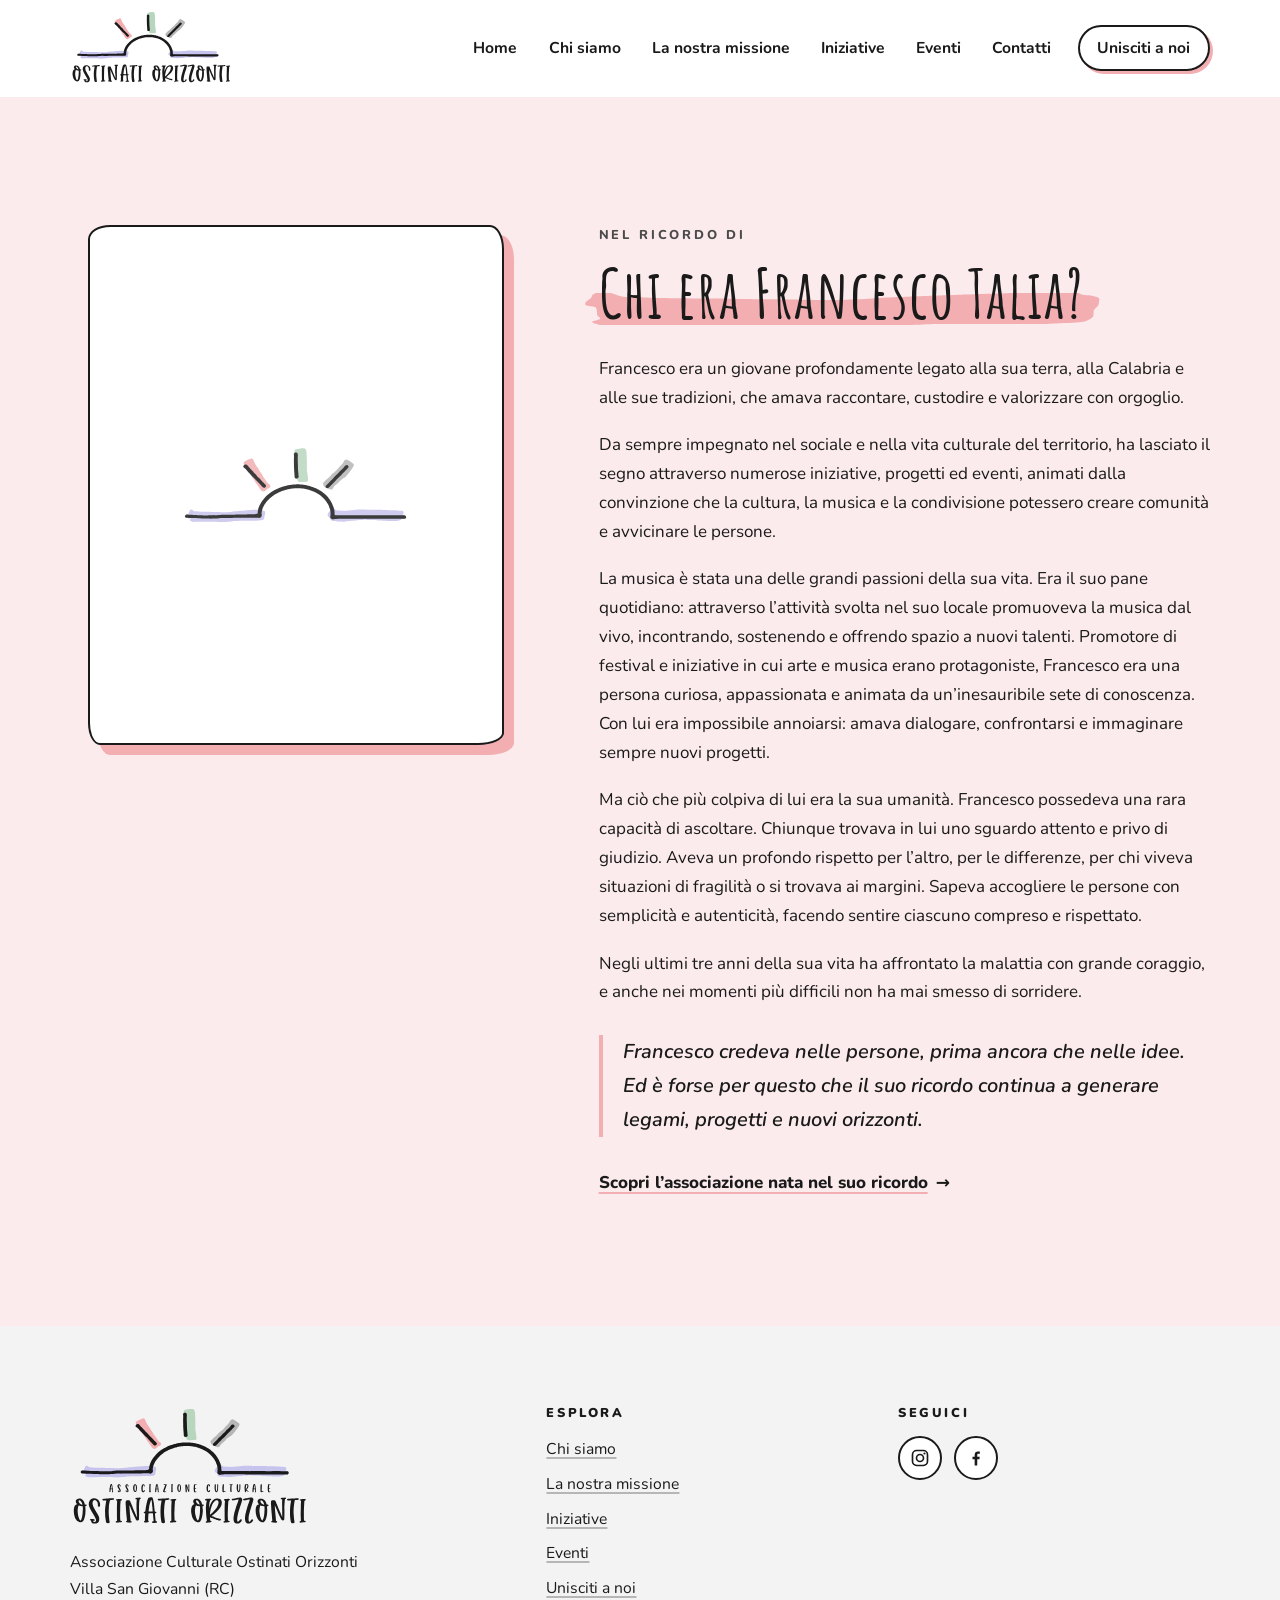
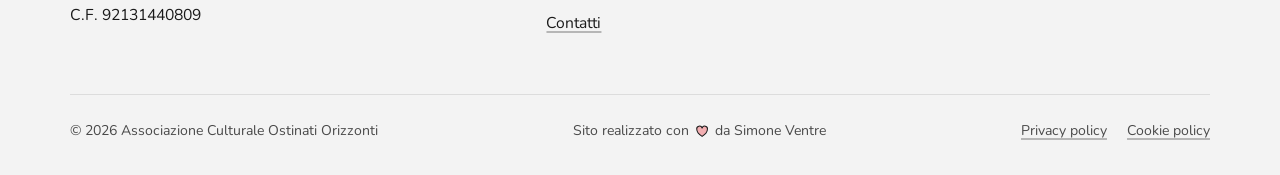
==== francesco-talia.html @ 0b21a31b "Aggiunge la pagina "Chi era Francesco Talia" - francesco-talia.html con la biografia completa e lo s" ====
<!DOCTYPE html>
<html lang="it">
<head>
  <meta charset="utf-8">
  <meta name="viewport" content="width=device-width, initial-scale=1">
  <!-- ANTEPRIMA: chiede ai motori di ricerca di non indicizzare la bozza. TOGLIERE al lancio ufficiale. -->
  <meta name="robots" content="noindex, nofollow">
  <title>Chi era Francesco Talia – Ostinati Orizzonti</title>
  <meta name="description" content="Francesco Talia, giovane di Villa San Giovanni legato alla Calabria e alle sue tradizioni, appassionato di musica e impegnato nel sociale. Nel suo ricordo è nata l’Associazione Culturale Ostinati Orizzonti.">
  <link rel="canonical" href="https://www.ostinatiorizzonti.it/francesco-talia.html">
  <meta name="theme-color" content="#ffffff">

  <meta property="og:type" content="article">
  <meta property="og:locale" content="it_IT">
  <meta property="og:site_name" content="Ostinati Orizzonti">
  <meta property="og:title" content="Chi era Francesco Talia">
  <meta property="og:description" content="Francesco credeva nelle persone, prima ancora che nelle idee. Nel suo ricordo è nata l’Associazione Culturale Ostinati Orizzonti.">
  <meta property="og:url" content="https://www.ostinatiorizzonti.it/francesco-talia.html">
  <meta property="og:image" content="https://www.ostinatiorizzonti.it/assets/img/og-image.png">
  <meta name="twitter:card" content="summary_large_image">

  <link rel="icon" href="assets/img/favicon.svg" type="image/svg+xml">
  <link rel="apple-touch-icon" href="assets/img/apple-touch-icon.png">

  <link rel="preload" href="assets/fonts/amatic-sc-700.woff2" as="font" type="font/woff2" crossorigin>
  <link rel="preload" href="assets/fonts/nunito-variable.woff2" as="font" type="font/woff2" crossorigin>
  <link rel="stylesheet" href="assets/css/style.css">

  <script>document.documentElement.classList.add('js');</script>
  <script src="assets/js/main.js" defer></script>
</head>
<body>

  <!-- Icone -->
  <svg xmlns="http://www.w3.org/2000/svg" style="display:none">
    <symbol id="i-cuore" viewBox="0 0 32 32"><path d="M16 26.5S5.5 20.4 5.5 12.6A5.4 5.4 0 0 1 16 10.1a5.4 5.4 0 0 1 10.5 2.5C26.5 20.4 16 26.5 16 26.5z"/></symbol>
    <symbol id="i-instagram" viewBox="0 0 24 24"><rect x="3" y="3" width="18" height="18" rx="5" fill="none" stroke="currentColor" stroke-width="2"/><circle cx="12" cy="12" r="4.2" fill="none" stroke="currentColor" stroke-width="2"/><circle cx="17.4" cy="6.6" r="1.3" fill="currentColor"/></symbol>
    <symbol id="i-facebook" viewBox="0 0 24 24"><path fill="currentColor" d="M13.5 21v-7.6h2.6l.4-3h-3V8.5c0-.9.3-1.5 1.5-1.5h1.6V4.3c-.3 0-1.2-.1-2.3-.1-2.3 0-3.9 1.4-3.9 4v2.2H7.8v3h2.6V21z"/></symbol>
  </svg>

  <a class="salta-al-contenuto" href="#contenuto">Vai al contenuto</a>

  <!-- ===== Intestazione ===== -->
  <header class="testata">
    <div class="contenitore testata__interno">
      <a class="testata__logo" href="index.html" aria-label="Ostinati Orizzonti – torna alla Home">
        <img src="assets/img/logo-verticale.svg" alt="Ostinati Orizzonti" width="1350" height="628">
      </a>
      <button class="menu-pulsante" type="button" aria-expanded="false" aria-controls="menu-principale">
        <span class="menu-pulsante__icona" aria-hidden="true"></span>
        <span>Menu</span>
      </button>
      <nav class="navigazione" id="menu-principale" aria-label="Menu principale">
        <ul>
          <li><a href="index.html">Home</a></li>
          <li><a href="index.html#chi-siamo">Chi siamo</a></li>
          <li><a href="index.html#missione">La nostra missione</a></li>
          <li><a href="index.html#iniziative">Iniziative</a></li>
          <li><a href="index.html#primi-passi">Eventi</a></li>
          <li><a href="index.html#contatti">Contatti</a></li>
          <li><a class="navigazione__evidenza" href="index.html#unisciti">Unisciti a noi</a></li>
        </ul>
      </nav>
    </div>
  </header>

  <main id="contenuto">

    <section class="sezione sezione--tinta francesco" style="--sfondo: var(--rosa-chiaro)" aria-labelledby="titolo-francesco">
      <div class="contenitore francesco__griglia">

        <!-- Foto di Francesco.
             Quando arriva la foto: salvarla come assets/img/francesco-talia.jpg e sostituire
             il blocco "francesco__foto--attesa" con:
             <img src="assets/img/francesco-talia.jpg" alt="Francesco Talia" width="800" height="1000">  -->
        <figure class="francesco__foto rivela">
          <div class="francesco__foto--attesa" role="img" aria-label="Foto di Francesco Talia (in arrivo)">
            <img src="assets/img/simbolo.svg" alt="" width="1195" height="405">
          </div>
        </figure>

        <div class="francesco__testo rivela">
          <p class="sopratitolo">Nel ricordo di</p>
          <h1 class="titolo accento-rosa" id="titolo-francesco">Chi era Francesco Talia?</h1>

          <p>Francesco era un giovane profondamente legato alla sua terra, alla Calabria e alle sue tradizioni, che amava raccontare, custodire e valorizzare con orgoglio.</p>
          <p>Da sempre impegnato nel sociale e nella vita culturale del territorio, ha lasciato il segno attraverso numerose iniziative, progetti ed eventi, animati dalla convinzione che la cultura, la musica e la condivisione potessero creare comunità e avvicinare le persone.</p>
          <p>La musica è stata una delle grandi passioni della sua vita. Era il suo pane quotidiano: attraverso l’attività svolta nel suo locale promuoveva la musica dal vivo, incontrando, sostenendo e offrendo spazio a nuovi talenti. Promotore di festival e iniziative in cui arte e musica erano protagoniste, Francesco era una persona curiosa, appassionata e animata da un’inesauribile sete di conoscenza. Con lui era impossibile annoiarsi: amava dialogare, confrontarsi e immaginare sempre nuovi progetti.</p>
          <p>Ma ciò che più colpiva di lui era la sua umanità. Francesco possedeva una rara capacità di ascoltare. Chiunque trovava in lui uno sguardo attento e privo di giudizio. Aveva un profondo rispetto per l’altro, per le differenze, per chi viveva situazioni di fragilità o si trovava ai margini. Sapeva accogliere le persone con semplicità e autenticità, facendo sentire ciascuno compreso e rispettato.</p>
          <p>Negli ultimi tre anni della sua vita ha affrontato la malattia con grande coraggio, e anche nei momenti più difficili non ha mai smesso di sorridere.</p>
          <p class="frase-evidenza francesco__chiusura">Francesco credeva nelle persone, prima ancora che nelle idee. Ed è forse per questo che il suo ricordo continua a generare legami, progetti e nuovi orizzonti.</p>

          <a class="link-freccia accento-rosa" href="index.html#chi-siamo"><span>Scopri l’associazione nata nel suo ricordo</span></a>
        </div>

      </div>
    </section>

  </main>

  <!-- ===== Piè di pagina ===== -->
  <footer class="piede">
    <div class="contenitore">
      <div class="piede__griglia">
        <div>
          <img class="piede__logo" src="assets/img/logo.svg" alt="Ostinati Orizzonti – Associazione Culturale" width="1350" height="690">
          <p>Associazione Culturale Ostinati Orizzonti<br>Villa San Giovanni (RC)<br>C.F. 92131440809</p>
        </div>
        <nav aria-label="Menu del piè di pagina">
          <h2>Esplora</h2>
          <ul>
            <li><a href="index.html#chi-siamo">Chi siamo</a></li>
            <li><a href="index.html#missione">La nostra missione</a></li>
            <li><a href="index.html#iniziative">Iniziative</a></li>
            <li><a href="index.html#primi-passi">Eventi</a></li>
            <li><a href="index.html#unisciti">Unisciti a noi</a></li>
            <li><a href="index.html#contatti">Contatti</a></li>
          </ul>
        </nav>
        <div>
          <h2>Seguici</h2>
          <div class="piede__social">
            <a href="https://www.instagram.com/ostinatiorizzonti/" target="_blank" rel="noopener" aria-label="Instagram (si apre in una nuova scheda)"><svg aria-hidden="true"><use href="#i-instagram"/></svg></a>
            <a href="https://www.facebook.com/OstinatiOrizzonti/" target="_blank" rel="noopener" aria-label="Facebook (si apre in una nuova scheda)"><svg aria-hidden="true"><use href="#i-facebook"/></svg></a>
          </div>
        </div>
      </div>
      <div class="piede__fondo">
        <p>© <span data-anno>2026</span> Associazione Culturale Ostinati Orizzonti</p>
        <p class="crediti">Sito realizzato con <svg class="crediti__cuore" role="img" aria-label="amore"><use href="#i-cuore"/></svg> da Simone Ventre</p>
        <ul>
          <li><a href="privacy.html">Privacy policy</a></li>
          <li><a href="privacy.html#cookie">Cookie policy</a></li>
        </ul>
      </div>
    </div>
  </footer>

</body>
</html>
---- assets/css/style.css ----
/* ==========================================================================
   Ostinati Orizzonti – Associazione Culturale
   Foglio di stile principale
   Palette ricavata esclusivamente dal logo.
   ========================================================================== */

/* ---------- Caratteri (ospitati sul sito: nessuna richiesta a terzi) ---------- */
@font-face {
  font-family: "Amatic SC";
  src: url("../fonts/amatic-sc-700.woff2") format("woff2");
  font-weight: 700;
  font-style: normal;
  font-display: swap;
}
@font-face {
  font-family: "Nunito";
  src: url("../fonts/nunito-variable.woff2") format("woff2");
  font-weight: 200 1000;
  font-style: normal;
  font-display: swap;
}
@font-face {
  font-family: "Nunito";
  src: url("../fonts/nunito-variable-italic.woff2") format("woff2");
  font-weight: 200 1000;
  font-style: italic;
  font-display: swap;
}

/* ---------- Variabili ---------- */
:root {
  /* colori del logo */
  --inchiostro: #1a1a1a;
  --carta: #ffffff;
  --rosa: #f2aeb1;
  --verde: #b8d6be;
  --grigio: #b6b6b6;
  --lavanda: #c6c3ec;

  /* tinte chiare degli stessi colori (sfondi) */
  --rosa-chiaro: #fcebec;
  --verde-chiaro: #edf5ef;
  --grigio-chiaro: #f3f3f3;
  --lavanda-chiaro: #f0effb;

  --testo: var(--inchiostro);
  --testo-tenue: #4a4a4a;

  --font-titoli: "Amatic SC", "Comic Sans MS", cursive;
  --font-testo: "Nunito", system-ui, -apple-system, "Segoe UI", Roboto, sans-serif;

  --larghezza: 1140px;
  --spazio-sezione: clamp(4.5rem, 10vw, 8rem);
  --raggio: 18px;
  --tratto: 2px solid var(--inchiostro);

  /* bordo "disegnato a mano" */
  --raggio-mano: 22px 14px 26px 12px / 14px 24px 12px 22px;

  /* pennellata presa dalla fascia lavanda del logo */
  --pennellata: url("data:image/svg+xml,%3Csvg xmlns%3D'http%3A%2F%2Fwww.w3.org%2F2000%2Fsvg' viewBox%3D'202 407 415 58' preserveAspectRatio%3D'none'%3E%3Cpath d%3D'M 573.6 399.4 C 573.2 403.1%2C 572.5 405.1%2C 571.4 405.9 C 570.9 406.2%2C 569.3 406.3%2C 560.5 406.4 C 549.9 406.5%2C 543.5 406.7%2C 536.9 407.4 C 534.8 407.6%2C 532.2 407.8%2C 531 407.9 C 529.8 408%2C 526.5 408.2%2C 523.5 408.5 C 520.5 408.8%2C 515.8 409.1%2C 512.9 409.2 C 510 409.4%2C 506.3 409.7%2C 504.6 409.9 C 503 410.1%2C 499.3 410.4%2C 496.5 410.6 C 493.7 410.8%2C 490.1 411.1%2C 488.6 411.2 C 487.1 411.4%2C 483.1 411.7%2C 479.8 411.9 C 473.1 412.3%2C 464.5 413%2C 459.4 413.6 C 457.6 413.9%2C 454.2 414.2%2C 451.8 414.4 C 446.7 414.8%2C 439.4 415.7%2C 434.5 416.6 C 429.8 417.5%2C 425.9 417.9%2C 421.2 418.3 C 418.9 418.4%2C 414.2 418.8%2C 410.6 419.1 C 403 419.7%2C 386.3 419.8%2C 378.3 419.3 C 369.1 418.7%2C 363.1 418.5%2C 346.9 418.3 C 337.8 418.1%2C 329.1 417.9%2C 327.5 417.8 C 322.1 417.3%2C 312.6 417%2C 296.1 416.9 C 275.4 416.7%2C 256.4 416%2C 252.4 415.2 C 251.6 415.1%2C 248.2 414.9%2C 244.9 414.8 C 234.7 414.4%2C 232.6 413.7%2C 228.3 409.7 C 223.3 404.9%2C 219.3 403.7%2C 215.1 405.7 C 211.8 407.3%2C 210.2 409.6%2C 209.7 413.1 C 209.4 415.9%2C 209.2 416.4%2C 207.2 419.4 C 205.2 422.4%2C 204.5 424.3%2C 204.5 426.7 C 204.5 429.4%2C 205.2 430.1%2C 208.7 431 C 213.3 432.1%2C 213.5 432.5%2C 213.8 441.2 C 213.9 448.1%2C 214 448.3%2C 215.4 450.3 C 217.4 453.1%2C 216.5 455.2%2C 212.2 457.3 C 210.6 458.1%2C 210.1 458.5%2C 210 459 C 209.8 460.5%2C 211 462%2C 213.5 463.4 C 214.4 463.9%2C 216 464.9%2C 217 465.6 C 219.3 467.1%2C 221.8 468.3%2C 224.1 469 C 225.8 469.5%2C 232 470.2%2C 232.5 469.9 C 232.9 469.6%2C 249.8 469.1%2C 254.5 469.2 C 259.7 469.4%2C 265.4 469.3%2C 298 469.2 C 311.9 469.1%2C 322.8 469%2C 326.1 468.8 C 337 468.1%2C 360.2 468.7%2C 371.5 469.9 C 377.2 470.5%2C 397.6 470.7%2C 402.8 470.1 C 404.9 469.9%2C 408.5 469.6%2C 410.9 469.5 C 413.2 469.4%2C 417 469%2C 419.3 468.8 C 421.5 468.5%2C 424.8 468.1%2C 426.6 468 C 428.4 467.8%2C 433.3 467.3%2C 437.6 466.7 C 442.4 466.1%2C 447.4 465.7%2C 450.8 465.5 C 453.9 465.4%2C 457.6 465.1%2C 459.1 465 C 460.6 464.9%2C 464.1 464.6%2C 466.8 464.5 C 469.4 464.3%2C 471.9 464.2%2C 472.1 464.1 C 474.8 463.5%2C 481.5 463.4%2C 522 463.4 C 553.1 463.4%2C 566 463.3%2C 568.4 463 C 570.2 462.9%2C 573 462.6%2C 574.8 462.5 C 576.5 462.4%2C 579.6 461.9%2C 581.8 461.5 C 584.5 461%2C 586.8 460.8%2C 589.5 460.7 C 596.5 460.4%2C 599.5 459%2C 602.6 454.6 C 605.2 451%2C 605.6 449.7%2C 605.6 443.6 C 605.7 438.3%2C 605.8 437.5%2C 607.3 434.1 C 609.4 429.4%2C 609.5 428.9%2C 609.8 424.9 C 609.9 422.8%2C 610 420.5%2C 610.1 419.7 C 610.7 415.4%2C 608.2 412.9%2C 601.7 411.3 C 593.7 409.4%2C 592.9 408.1%2C 595.8 401.4 C 597.4 397.6%2C 598.6 398%2C 585.3 398 L 573.8 398 573.6 399.4'%2F%3E%3C%2Fsvg%3E");
}

/* ---------- Base ---------- */
*,
*::before,
*::after {
  box-sizing: border-box;
}

html {
  -webkit-text-size-adjust: 100%;
  scroll-behavior: smooth;
  scroll-padding-top: 7rem;
}

body {
  margin: 0;
  font-family: var(--font-testo);
  font-size: 1.0625rem;
  line-height: 1.7;
  color: var(--testo);
  background: var(--carta);
  -webkit-font-smoothing: antialiased;
  text-rendering: optimizeLegibility;
}

img,
svg {
  display: block;
  max-width: 100%;
}
img {
  height: auto;
}

a {
  color: inherit;
  text-decoration-thickness: 2px;
  text-underline-offset: 0.2em;
  text-decoration-color: var(--lavanda);
  transition: text-decoration-color 0.2s;
}
a:hover {
  text-decoration-color: var(--inchiostro);
}

:focus-visible {
  outline: 3px solid var(--inchiostro);
  outline-offset: 3px;
  border-radius: 4px;
}

h1,
h2,
h3 {
  margin: 0 0 0.5em;
  line-height: 1.1;
}

p {
  margin: 0 0 1.1em;
}

.contenitore {
  width: min(100% - 2.5rem, var(--larghezza));
  margin-inline: auto;
}

.salta-al-contenuto {
  position: absolute;
  left: 1rem;
  top: -100px;
  z-index: 100;
  padding: 0.75rem 1.25rem;
  background: var(--inchiostro);
  color: var(--carta);
  border-radius: 8px;
  text-decoration: none;
}
.salta-al-contenuto:focus {
  top: 1rem;
}

.visualmente-nascosto {
  position: absolute !important;
  width: 1px;
  height: 1px;
  overflow: hidden;
  clip: rect(0 0 0 0);
  white-space: nowrap;
}

/* ---------- Titoli con pennellata ---------- */
.sopratitolo {
  display: block;
  margin-bottom: 0.75rem;
  font-size: 0.8rem;
  font-weight: 800;
  letter-spacing: 0.22em;
  text-transform: uppercase;
  color: var(--testo-tenue);
}

.titolo {
  position: relative;
  z-index: 0;
  display: inline-block;
  font-family: var(--font-titoli);
  font-weight: 700;
  font-size: clamp(2.75rem, 6vw, 4.25rem);
  line-height: 1;
  letter-spacing: 0.02em;
}
.titolo::before {
  content: "";
  position: absolute;
  z-index: -1;
  left: -0.25em;
  right: -0.35em;
  bottom: 0.02em;
  height: 0.48em;
  background: var(--accento, var(--lavanda));
  -webkit-mask: var(--pennellata) 0 0 / 100% 100% no-repeat;
  mask: var(--pennellata) 0 0 / 100% 100% no-repeat;
}

.intestazione-sezione {
  max-width: 44rem;
  margin-bottom: clamp(2.5rem, 5vw, 3.5rem);
}
.intestazione-sezione--centro {
  margin-inline: auto;
  text-align: center;
}
/* intestazione più larga: la frase sotto il titolo sta su una riga sui computer */
.intestazione-sezione--larga {
  max-width: none;
}
.intestazione-sezione p {
  font-size: 1.15rem;
  color: var(--testo-tenue);
}

/* ---------- Pulsanti ---------- */
.pulsante {
  display: inline-flex;
  align-items: center;
  gap: 0.6rem;
  padding: 0.85rem 1.6rem;
  font: 800 1rem/1.2 var(--font-testo);
  letter-spacing: 0.02em;
  text-decoration: none;
  border: var(--tratto);
  border-radius: 999px;
  cursor: pointer;
  /* ombra spostata a colori, come nel logo */
  box-shadow: 4px 4px 0 var(--accento, var(--lavanda));
  transition: transform 0.18s ease, box-shadow 0.18s ease;
}
.pulsante:hover {
  transform: translate(-2px, -2px);
  box-shadow: 6px 6px 0 var(--accento, var(--lavanda));
}
.pulsante:active {
  transform: translate(2px, 2px);
  box-shadow: 1px 1px 0 var(--accento, var(--lavanda));
}
.pulsante--pieno {
  background: var(--inchiostro);
  color: var(--carta);
}
.pulsante--linea {
  background: var(--carta);
  color: var(--inchiostro);
}

.link-freccia {
  display: inline-flex;
  align-items: center;
  gap: 0.5rem;
  font-weight: 800;
  text-decoration: none;
}
.link-freccia::after {
  content: "→";
  transition: transform 0.2s;
}
.link-freccia:hover::after {
  transform: translateX(4px);
}
.link-freccia span {
  text-decoration: underline;
  text-decoration-thickness: 2px;
  text-underline-offset: 0.25em;
  text-decoration-color: var(--accento, var(--lavanda));
}

/* ---------- Intestazione del sito ---------- */
.testata {
  position: sticky;
  top: 0;
  z-index: 50;
  background: rgba(255, 255, 255, 0.94);
  -webkit-backdrop-filter: blur(8px);
  backdrop-filter: blur(8px);
  border-bottom: 1px solid transparent;
  transition: border-color 0.25s, box-shadow 0.25s;
}
.testata.e-scorrevole {
  border-bottom-color: var(--grigio-chiaro);
  box-shadow: 0 6px 24px rgba(26, 26, 26, 0.05);
}
.testata__interno {
  display: flex;
  align-items: center;
  justify-content: space-between;
  gap: 1.5rem;
  min-height: 6rem;
}
/* logo verticale: disegno sopra, nome sotto */
.testata__logo img {
  height: 76px;
  width: auto;
}

.menu-pulsante {
  display: none;
  align-items: center;
  gap: 0.5rem;
  padding: 0.55rem 0.9rem;
  background: none;
  border: var(--tratto);
  border-radius: 999px;
  font: 800 0.9rem var(--font-testo);
  color: var(--inchiostro);
  cursor: pointer;
}
.menu-pulsante__icona,
.menu-pulsante__icona::before,
.menu-pulsante__icona::after {
  display: block;
  width: 18px;
  height: 2px;
  background: currentColor;
  border-radius: 2px;
  transition: transform 0.25s, opacity 0.25s;
}
.menu-pulsante__icona {
  position: relative;
}
.menu-pulsante__icona::before,
.menu-pulsante__icona::after {
  content: "";
  position: absolute;
  left: 0;
}
.menu-pulsante__icona::before {
  top: -6px;
}
.menu-pulsante__icona::after {
  top: 6px;
}
.menu-pulsante[aria-expanded="true"] .menu-pulsante__icona {
  background: transparent;
}
.menu-pulsante[aria-expanded="true"] .menu-pulsante__icona::before {
  transform: translateY(6px) rotate(45deg);
}
.menu-pulsante[aria-expanded="true"] .menu-pulsante__icona::after {
  transform: translateY(-6px) rotate(-45deg);
}

.navigazione ul {
  display: flex;
  align-items: center;
  gap: 0.35rem;
  margin: 0;
  padding: 0;
  list-style: none;
}
.navigazione a {
  position: relative;
  z-index: 0;
  display: block;
  padding: 0.5rem 0.8rem;
  font-weight: 700;
  font-size: 0.98rem;
  text-decoration: none;
  white-space: nowrap;
}
.navigazione a::before {
  content: "";
  position: absolute;
  z-index: -1;
  left: 0.4rem;
  right: 0.4rem;
  bottom: 0.45rem;
  height: 0.55em;
  background: var(--lavanda);
  -webkit-mask: var(--pennellata) 0 0 / 100% 100% no-repeat;
  mask: var(--pennellata) 0 0 / 100% 100% no-repeat;
  transform: scaleX(0);
  transform-origin: left;
  transition: transform 0.25s ease;
}
.navigazione a:hover::before,
.navigazione a[aria-current="page"]::before {
  transform: scaleX(1);
}
.navigazione .navigazione__evidenza {
  margin-left: 0.5rem;
  padding: 0.5rem 1.1rem;
  background: var(--carta);
  border: var(--tratto);
  border-radius: 999px;
  box-shadow: 3px 3px 0 var(--rosa);
  transition: background-color 0.25s ease, transform 0.18s ease, box-shadow 0.18s ease;
}
/* al passaggio il pulsante si "riempie" di rosa e si solleva, l'ombra passa al nero */
.navigazione .navigazione__evidenza:hover,
.navigazione .navigazione__evidenza:focus-visible {
  background: var(--rosa);
  transform: translate(-2px, -2px);
  box-shadow: 5px 5px 0 var(--inchiostro);
}
.navigazione .navigazione__evidenza:active {
  transform: translate(1px, 1px);
  box-shadow: 1px 1px 0 var(--inchiostro);
}
.navigazione .navigazione__evidenza::before {
  display: none;
}

/* con 7 voci il menu sta su una riga solo da circa 1000px in su */
@media (max-width: 1000px) {
  .menu-pulsante {
    display: inline-flex;
  }
  .testata__interno {
    min-height: 5rem;
  }
  .testata__logo img {
    height: 62px;
  }
  .navigazione {
    position: absolute;
    top: 100%;
    left: 0;
    right: 0;
    background: var(--carta);
    border-bottom: 1px solid var(--grigio-chiaro);
    box-shadow: 0 18px 30px rgba(26, 26, 26, 0.08);
    display: none;
  }
  .navigazione.e-aperta {
    display: block;
  }
  .navigazione ul {
    flex-direction: column;
    align-items: stretch;
    gap: 0;
    padding: 0.75rem 1.25rem 1.5rem;
  }
  .navigazione a {
    padding: 0.85rem 0.25rem;
    font-size: 1.1rem;
    border-bottom: 1px solid var(--grigio-chiaro);
  }
  .navigazione a::before {
    left: 0;
    right: auto;
    width: 6rem;
    bottom: 0.8rem;
  }
  .navigazione .navigazione__evidenza {
    margin: 1rem 0 0;
    text-align: center;
  }
}

/* ---------- Apertura (hero) ---------- */
.apertura {
  position: relative;
  padding: clamp(2.5rem, 6vw, 4.5rem) 0 var(--spazio-sezione);
  text-align: center;
  overflow: hidden;
}
.apertura__sole {
  width: min(100%, 560px);
  margin: 0 auto clamp(1.5rem, 4vw, 2.5rem);
}
.apertura h1 {
  font-family: var(--font-titoli);
  font-weight: 700;
  font-size: clamp(3.4rem, 10vw, 7rem);
  line-height: 0.95;
  letter-spacing: 0.02em;
  margin-bottom: 1.5rem;
}
.apertura h1 span {
  display: block;
}
.apertura__testo {
  max-width: 40rem;
  margin: 0 auto 2.25rem;
  font-size: clamp(1.1rem, 2.2vw, 1.3rem);
  color: var(--testo-tenue);
}
.apertura__azioni {
  display: flex;
  flex-wrap: wrap;
  justify-content: center;
  gap: 1rem 1.25rem;
}
.apertura__azioni .pulsante--linea {
  --accento: var(--verde);
}

/* animazione del sole: i raggi si accendono uno dopo l'altro */
.sole-hero .raggio,
.sole-hero .orizzonte {
  transform-box: fill-box;
  transform-origin: 50% 100%;
}
@media (prefers-reduced-motion: no-preference) {
  .sole-hero .orizzonte {
    animation: orizzonte 0.9s cubic-bezier(0.2, 0.7, 0.2, 1) both;
  }
  .sole-hero .raggio {
    animation: raggio 0.7s cubic-bezier(0.2, 0.7, 0.2, 1) both;
  }
  .sole-hero .raggio-1 {
    --da: 40px, 40px;
    animation-delay: 0.55s;
  }
  .sole-hero .raggio-2 {
    --da: 0, 50px;
    animation-delay: 0.7s;
  }
  .sole-hero .raggio-3 {
    --da: -40px, 40px;
    animation-delay: 0.85s;
  }
}
@keyframes orizzonte {
  from {
    opacity: 0;
    transform: scaleX(0.6);
  }
}
@keyframes raggio {
  from {
    opacity: 0;
    transform: translate(var(--da));
  }
}

/* ---------- Sezioni ---------- */
.sezione {
  padding: var(--spazio-sezione) 0;
}
.sezione--tinta {
  background: var(--sfondo, var(--lavanda-chiaro));
}

/* Chi siamo */
.chi-siamo {
  display: grid;
  gap: clamp(2.5rem, 6vw, 5rem);
  align-items: center;
}
@media (min-width: 900px) {
  .chi-siamo {
    grid-template-columns: 1.15fr 1fr;
  }
}
.chi-siamo__testo p {
  font-size: 1.12rem;
}
.frase-evidenza {
  margin: 1.75rem 0 2rem;
  padding-left: 1.25rem;
  border-left: 4px solid var(--verde);
  font-size: 1.25rem;
  font-style: italic;
  font-weight: 600;
}

.ricordo {
  --accento: var(--rosa);
  position: relative;
  padding: clamp(1.75rem, 4vw, 2.75rem);
  background: var(--carta);
  border: var(--tratto);
  border-radius: var(--raggio-mano);
  box-shadow: 10px 10px 0 var(--rosa);
}
.ricordo__nome {
  font-family: var(--font-titoli);
  font-size: clamp(2.5rem, 5vw, 3.25rem);
  margin-bottom: 1rem;
}
.ricordo__citazione {
  margin: 0 0 1.25rem;
  font-size: 1.3rem;
  line-height: 1.45;
  font-style: italic;
  font-weight: 600;
}
.ricordo__citazione::before {
  content: "“";
  display: block;
  height: 0.55em;
  font-family: Georgia, serif;
  font-size: 3.5rem;
  line-height: 1;
  color: var(--rosa);
}
.ricordo p {
  color: var(--testo-tenue);
}

/* Cosa vogliamo */
.obiettivi {
  display: grid;
  gap: 1.5rem;
  margin: 0;
  padding: 0;
  list-style: none;
}
@media (min-width: 640px) {
  .obiettivi {
    grid-template-columns: repeat(2, 1fr);
  }
}
@media (min-width: 1040px) {
  .obiettivi {
    grid-template-columns: repeat(4, 1fr);
  }
}
.obiettivo {
  padding: 2rem 1.6rem 1.75rem;
  background: var(--carta);
  border: var(--tratto);
  border-radius: var(--raggio-mano);
  box-shadow: 7px 7px 0 var(--accento);
  transition: transform 0.3s cubic-bezier(0.2, 0.7, 0.2, 1), box-shadow 0.3s cubic-bezier(0.2, 0.7, 0.2, 1),
    background-color 0.3s ease;
}
/* Al passaggio: la scheda si solleva staccandosi dalla sua ombra colorata,
   lo sfondo prende una leggera tinta e l'icona "si accende" */
.obiettivo:hover {
  transform: translate(-5px, -7px);
  box-shadow: 12px 14px 0 var(--accento);
  background: color-mix(in srgb, var(--accento) 14%, var(--carta));
}
.obiettivo .icona::before,
.obiettivo .icona svg {
  transition: transform 0.45s cubic-bezier(0.34, 1.56, 0.64, 1);
}
.obiettivo:hover .icona::before {
  transform: rotate(6deg) scale(1.15);
}
.obiettivo:hover .icona svg {
  transform: rotate(-8deg) scale(1.08);
}
@media (prefers-reduced-motion: reduce) {
  .obiettivo,
  .obiettivo .icona::before,
  .obiettivo .icona svg {
    transition: none;
  }
}
.obiettivo h3 {
  font-size: 1.15rem;
  font-weight: 900;
  letter-spacing: 0.04em;
  text-transform: uppercase;
  margin: 1.25rem 0 0.6rem;
}
.obiettivo p {
  margin: 0;
  color: var(--testo-tenue);
  font-size: 1rem;
}
/* Icone su pennellata */
.icona {
  position: relative;
  z-index: 0;
  display: grid;
  place-items: center;
  width: 68px;
  height: 68px;
}
.icona::before {
  content: "";
  position: absolute;
  z-index: -1;
  inset: 6px -4px 4px 2px;
  background: var(--accento);
  -webkit-mask: var(--pennellata) 0 0 / 100% 100% no-repeat;
  mask: var(--pennellata) 0 0 / 100% 100% no-repeat;
  transform: rotate(-8deg);
}
.icona svg {
  width: 38px;
  height: 38px;
  fill: none;
  stroke: var(--inchiostro);
  stroke-width: 1.9;
  stroke-linecap: round;
  stroke-linejoin: round;
}

/* colori di accento a rotazione */
.accento-rosa {
  --accento: var(--rosa);
}
.accento-verde {
  --accento: var(--verde);
}
.accento-grigio {
  --accento: var(--grigio);
}
.accento-lavanda {
  --accento: var(--lavanda);
}

/* Iniziative */
.iniziative {
  display: grid;
  gap: 1.75rem;
  margin: 0;
  padding: 0;
  list-style: none;
}
@media (min-width: 860px) {
  .iniziative {
    grid-template-columns: repeat(3, 1fr);
  }
}
.iniziativa {
  display: flex;
  flex-direction: column;
  padding: 2.25rem 2rem 2rem;
  background: var(--carta);
  border: var(--tratto);
  border-radius: var(--raggio-mano);
  box-shadow: 8px 8px 0 var(--accento);
}
.iniziativa h3 {
  font-family: var(--font-titoli);
  font-size: 2.35rem;
  margin: 1.25rem 0 0.6rem;
}
.iniziativa p {
  color: var(--testo-tenue);
}
.iniziativa .link-freccia {
  margin-top: auto;
}

/* I primi passi (linea dell'orizzonte) */
.passi {
  position: relative;
  display: grid;
  gap: 2.5rem;
  margin: 0;
  padding: 0;
  list-style: none;
  counter-reset: passo;
}
.passo {
  position: relative;
  counter-increment: passo;
}
.passo__numero {
  position: relative;
  z-index: 1;
  display: grid;
  place-items: center;
  width: 64px;
  height: 64px;
  margin-bottom: 1.25rem;
  font-family: var(--font-titoli);
  font-size: 2.4rem;
  line-height: 1;
  background: var(--accento);
  border: var(--tratto);
  border-radius: 50%;
}
.passo__numero::before {
  content: counter(passo);
}
.passo h3 {
  font-size: 1.1rem;
  font-weight: 900;
  letter-spacing: 0.04em;
  text-transform: uppercase;
}
.passo ul {
  margin: 0;
  padding-left: 1.1rem;
  color: var(--testo-tenue);
}
.passo li {
  margin-bottom: 0.35rem;
}
.passo li::marker {
  color: var(--inchiostro);
}
@media (max-width: 899px) {
  .passi {
    padding-left: 0.25rem;
  }
  .passi::before {
    content: "";
    position: absolute;
    left: 31px;
    top: 10px;
    bottom: 10px;
    width: 3px;
    background: var(--inchiostro);
    border-radius: 3px;
  }
  .passo {
    padding-left: 88px;
  }
  .passo__numero {
    position: absolute;
    left: 0;
    top: -6px;
  }
}
@media (min-width: 900px) {
  .passi {
    grid-template-columns: repeat(4, 1fr);
    gap: 2rem;
  }
  /* la linea dell'orizzonte che unisce i passi */
  .passi::before {
    content: "";
    position: absolute;
    left: 0;
    right: 0;
    top: 31px;
    height: 3px;
    background: var(--inchiostro);
    border-radius: 3px;
  }
  .passi::after {
    content: "";
    position: absolute;
    z-index: 0;
    left: -1%;
    right: -1%;
    top: 26px;
    height: 20px;
    background: var(--lavanda);
    -webkit-mask: var(--pennellata) 0 0 / 100% 100% no-repeat;
    mask: var(--pennellata) 0 0 / 100% 100% no-repeat;
    opacity: 0.9;
    z-index: -1;
  }
  .passi {
    z-index: 0;
  }
}

/* Prossimi eventi (dentro "I primi passi") */
.prossimi-eventi {
  margin-top: clamp(4.5rem, 9vw, 7rem);
}
.eventi-vuoto {
  display: grid;
  gap: 1.5rem;
  justify-items: center;
  max-width: 46rem;
  margin: 0 auto;
  padding: clamp(2.25rem, 5vw, 3.5rem) clamp(1.5rem, 5vw, 3.5rem);
  text-align: center;
  border: 2px dashed var(--grigio);
  border-radius: var(--raggio-mano);
}
.eventi-vuoto img {
  width: 140px;
}
.eventi-vuoto p {
  margin: 0;
  font-size: 1.15rem;
  color: var(--testo-tenue);
}
.eventi-vuoto strong {
  display: block;
  margin-bottom: 0.4rem;
  font-size: 1.3rem;
  color: var(--inchiostro);
}
.social-pulsanti {
  display: flex;
  flex-wrap: wrap;
  justify-content: center;
  gap: 0.85rem;
}
.social-pulsanti .pulsante {
  padding: 0.65rem 1.25rem;
}
.social-pulsanti svg {
  width: 20px;
  height: 20px;
}
/* Pulsante email: icona su cerchio verde + etichetta e indirizzo */
.email-pulsante {
  display: flex;
  align-items: center;
  gap: 0.9rem;
  max-width: 100%;
  padding: 0.7rem 1.4rem 0.7rem 0.7rem;
  color: var(--inchiostro);
  text-decoration: none;
  background: var(--carta);
  border: var(--tratto);
  border-radius: 999px;
  box-shadow: 4px 4px 0 var(--verde);
  transition: transform 0.18s ease, box-shadow 0.18s ease;
}
.email-pulsante:hover {
  transform: translate(-2px, -2px);
  box-shadow: 6px 6px 0 var(--verde);
}
.email-pulsante:active {
  transform: translate(2px, 2px);
  box-shadow: 1px 1px 0 var(--verde);
}
.email-pulsante__icona {
  display: grid;
  place-items: center;
  flex: none;
  width: 44px;
  height: 44px;
  background: var(--verde);
  border-radius: 50%;
}
.email-pulsante__icona svg {
  width: 22px;
  height: 22px;
}
.email-pulsante__testo {
  display: grid;
  min-width: 0;
  line-height: 1.3;
}
.email-pulsante__etichetta {
  font-weight: 800;
}
.email-pulsante__indirizzo {
  font-size: 0.88rem;
  color: var(--testo-tenue);
  overflow-wrap: anywhere;
}

/* Modulo di contatto */
.contatti-scheda {
  display: grid;
  gap: 2rem;
  padding: clamp(2rem, 5vw, 3.5rem);
  background: var(--carta);
  border: var(--tratto);
  border-radius: var(--raggio-mano);
  box-shadow: 12px 12px 0 var(--rosa);
}
@media (min-width: 900px) {
  .contatti-scheda {
    grid-template-columns: 1fr 1.3fr;
    gap: 3.5rem;
  }
}
.contatti-scheda p {
  color: var(--testo-tenue);
  margin: 0;
}
.contatti-scheda__recapiti {
  display: grid;
  justify-items: start;
  gap: 1.25rem;
  margin-top: 2rem;
}
.contatti-scheda .social-pulsanti {
  justify-content: flex-start;
}
.modulo-contatti {
  display: grid;
  gap: 1.1rem;
}
.campo {
  display: grid;
  gap: 0.4rem;
}
.campo label {
  font-weight: 800;
  font-size: 0.95rem;
}
.campo input,
.campo textarea {
  width: 100%;
  padding: 0.8rem 1.1rem;
  font: 600 1rem/1.5 var(--font-testo);
  color: var(--inchiostro);
  background: var(--carta);
  border: var(--tratto);
  border-radius: 14px;
}
.campo textarea {
  min-height: 9rem;
  resize: vertical;
}

/* Unisciti a noi */
.unisciti {
  display: grid;
  gap: clamp(2.5rem, 6vw, 5rem);
  align-items: center;
}
@media (min-width: 900px) {
  .unisciti {
    grid-template-columns: 1fr 1fr;
  }
}
.unisciti__frase {
  font-size: clamp(1.3rem, 2.6vw, 1.6rem);
  line-height: 1.45;
  font-weight: 600;
}
.unisciti__frase em {
  display: block;
  margin-top: 0.6rem;
  font-weight: 800;
}
.motivi {
  margin: 0;
  padding: clamp(1.75rem, 4vw, 2.5rem);
  list-style: none;
  background: var(--carta);
  border: var(--tratto);
  border-radius: var(--raggio-mano);
  box-shadow: 10px 10px 0 var(--verde);
}
.motivi li {
  display: flex;
  align-items: flex-start;
  gap: 1rem;
  padding: 0.85rem 0;
  font-size: 1.08rem;
  font-weight: 600;
}
.motivi li + li {
  border-top: 1px dashed var(--grigio);
}
.motivi svg {
  flex: none;
  width: 26px;
  height: 26px;
  margin-top: 0.1rem;
  fill: none;
  stroke: var(--inchiostro);
  stroke-width: 2.2;
  stroke-linecap: round;
  stroke-linejoin: round;
}
.motivi .spunta {
  display: grid;
  place-items: center;
  flex: none;
  width: 38px;
  height: 38px;
  border-radius: 50%;
  background: var(--accento);
}
.motivi .spunta svg {
  width: 20px;
  height: 20px;
  margin: 0;
}

/* Newsletter */
.newsletter {
  --accento: var(--lavanda);
  display: grid;
  gap: 2rem;
  align-items: center;
  padding: clamp(2rem, 5vw, 3.5rem);
  background: var(--carta);
  border: var(--tratto);
  border-radius: var(--raggio-mano);
  box-shadow: 12px 12px 0 var(--lavanda);
}
@media (min-width: 900px) {
  .newsletter {
    grid-template-columns: 1fr 1.1fr;
    gap: 3.5rem;
  }
}
.newsletter p {
  color: var(--testo-tenue);
  margin: 0;
}
.modulo-newsletter {
  display: grid;
  gap: 1rem;
}
.modulo-newsletter__riga {
  display: flex;
  flex-wrap: wrap;
  gap: 0.75rem;
}
.modulo-newsletter input[type="email"] {
  flex: 1 1 15rem;
  min-width: 0;
  padding: 0.85rem 1.25rem;
  font: 600 1rem var(--font-testo);
  color: var(--inchiostro);
  background: var(--carta);
  border: var(--tratto);
  border-radius: 999px;
}
.modulo-newsletter input[type="email"]::placeholder {
  color: #707070;
}
.modulo-newsletter .consenso,
.modulo-contatti .consenso {
  display: flex;
  align-items: flex-start;
  gap: 0.65rem;
  font-size: 0.92rem;
  line-height: 1.5;
  color: var(--testo-tenue);
}
.modulo-newsletter .consenso input,
.modulo-contatti .consenso input {
  flex: none;
  width: 1.2rem;
  height: 1.2rem;
  margin-top: 0.1rem;
  accent-color: var(--inchiostro);
}
.modulo-newsletter__esito,
.modulo-contatti__esito {
  min-height: 1.5em;
  margin: 0;
  font-weight: 700;
}
.modulo-contatti__esito.e-ok {
  padding: 0.75rem 1rem;
  background: var(--verde-chiaro);
  border: 2px solid var(--verde);
  border-radius: 12px;
}
.modulo-contatti__esito.e-errore {
  padding: 0.75rem 1rem;
  background: var(--rosa-chiaro);
  border: 2px solid var(--rosa);
  border-radius: 12px;
}
.modulo-contatti button[disabled] {
  opacity: 0.6;
  cursor: progress;
}

/* campo nascosto anti-robot */
.campo-trappola {
  position: absolute !important;
  left: -9999px;
  width: 1px;
  height: 1px;
  overflow: hidden;
}

/* ---------- Piè di pagina ---------- */
.piede {
  padding: clamp(3.5rem, 7vw, 5rem) 0 2rem;
  background: var(--grigio-chiaro);
  font-size: 0.98rem;
}
.piede__griglia {
  display: grid;
  gap: 2.5rem;
}
@media (min-width: 820px) {
  .piede__griglia {
    grid-template-columns: 1.4fr 1fr 1fr;
  }
}
.piede__logo {
  width: 240px;
  margin-bottom: 1.25rem;
}
.piede h2 {
  margin-bottom: 1rem;
  font-size: 0.8rem;
  font-weight: 900;
  letter-spacing: 0.2em;
  text-transform: uppercase;
}
.piede ul {
  margin: 0;
  padding: 0;
  list-style: none;
}
.piede li {
  margin-bottom: 0.5rem;
}
.piede a {
  text-decoration-color: var(--grigio);
}
.piede__social {
  display: flex;
  gap: 0.75rem;
}
.piede__social a {
  display: grid;
  place-items: center;
  width: 44px;
  height: 44px;
  background: var(--carta);
  border: var(--tratto);
  border-radius: 50%;
  transition: transform 0.18s, box-shadow 0.18s;
}
.piede__social a:hover {
  transform: translate(-2px, -2px);
  box-shadow: 3px 3px 0 var(--lavanda);
}
.piede__social svg {
  width: 20px;
  height: 20px;
}
.piede__fondo {
  display: flex;
  flex-wrap: wrap;
  justify-content: space-between;
  gap: 0.75rem 2rem;
  margin-top: 3rem;
  padding-top: 1.5rem;
  border-top: 1px solid #dcdcdc;
  font-size: 0.88rem;
  color: var(--testo-tenue);
}
.piede__fondo p {
  margin: 0;
}
.crediti {
  display: inline-flex;
  align-items: center;
  gap: 0.35em;
}
.crediti__cuore {
  width: 1.15em;
  height: 1.15em;
  fill: var(--rosa);
  stroke: var(--inchiostro);
  stroke-width: 2;
  stroke-linejoin: round;
}
@media (prefers-reduced-motion: no-preference) {
  .crediti:hover .crediti__cuore {
    animation: battito 0.9s ease-in-out infinite;
  }
}
@keyframes battito {
  0%, 100% { transform: scale(1); }
  15% { transform: scale(1.25); }
  30% { transform: scale(1); }
  45% { transform: scale(1.18); }
}
.piede__fondo ul {
  display: flex;
  flex-wrap: wrap;
  gap: 0.5rem 1.25rem;
}
.piede__fondo li {
  margin: 0;
}

/* ---------- Comparsa progressiva al scorrimento ---------- */
@media (prefers-reduced-motion: no-preference) {
  .js .rivela {
    opacity: 0;
    transform: translateY(24px);
    transition: opacity 0.7s ease, transform 0.7s cubic-bezier(0.2, 0.7, 0.2, 1);
  }
  .js .rivela.e-visibile {
    opacity: 1;
    transform: none;
  }
}

/* ==========================================================================
   Pagine di testo (Privacy e cookie, ecc.)
   ========================================================================== */
.pagina-apertura {
  padding-block: clamp(3rem, 7vw, 5rem);
}
.pagina-apertura h1 {
  margin-bottom: 1.25rem;
}
.pagina-apertura__intro {
  max-width: 44rem;
  font-size: 1.15rem;
}
.pagina-apertura__data {
  margin: 0;
  font-size: 0.9rem;
  color: var(--testo-tenue);
}

.testo-legale {
  max-width: 48rem;
}
.testo-legale h2 {
  margin-top: 2.75rem;
  font-size: 1.35rem;
  font-weight: 800;
  scroll-margin-top: 7rem;
}
.testo-legale h3 {
  margin: 1.75rem 0 0.5rem;
  font-size: 1.1rem;
  font-weight: 800;
}
.testo-legale ul {
  margin: 0 0 1.1em;
  padding-left: 1.25rem;
}
.testo-legale li {
  margin-bottom: 0.4em;
}
.testo-legale li::marker {
  color: var(--testo-tenue);
}

/* indice in cima alla pagina */
.indice {
  margin-bottom: 2.5rem;
  padding: 1.25rem 1.5rem;
  background: var(--grigio-chiaro);
  border-radius: var(--raggio-mano);
}
.indice h2 {
  margin: 0 0 0.5rem;
  font-size: 1rem;
  letter-spacing: 0.12em;
  text-transform: uppercase;
}
.indice ol {
  margin: 0;
  padding-left: 1.4rem;
  columns: 2 16rem;
  column-gap: 2rem;
}
.indice li {
  margin-bottom: 0.25em;
  break-inside: avoid;
}

.scheda-titolare {
  margin: 0 0 1.1em;
  padding: 1rem 1.4rem;
  font-style: normal;
  border: var(--tratto);
  border-radius: var(--raggio-mano);
  box-shadow: 4px 4px 0 var(--verde);
  overflow-wrap: anywhere;
}

.riquadro-cookie {
  padding: 1rem 1.4rem;
  background: var(--verde-chiaro);
  border: 2px solid var(--verde);
  border-radius: 12px;
}
/* titolo e testo allineati sulla stessa colonna */
.pagina-apertura .contenitore,
.contenitore.testo-legale {
  width: min(100% - 2.5rem, 48rem);
}
.sezione--testo {
  padding-top: clamp(2.5rem, 6vw, 4rem);
}

/* ==========================================================================
   Pagina "Chi era Francesco Talia"
   ========================================================================== */
.francesco__griglia {
  display: grid;
  gap: clamp(2.5rem, 6vw, 5rem);
  align-items: start;
}
@media (min-width: 900px) {
  .francesco__griglia {
    grid-template-columns: minmax(0, 0.85fr) minmax(0, 1.15fr);
  }
  /* la foto resta visibile mentre si legge */
  .francesco__foto {
    position: sticky;
    top: 8rem;
  }
}
.francesco__foto {
  margin: 0;
  width: min(100%, 26rem);
  justify-self: center;
}
.francesco__foto img,
.francesco__foto--attesa {
  display: block;
  width: 100%;
  aspect-ratio: 4 / 5;
  object-fit: cover;
  background: var(--carta);
  border: var(--tratto);
  border-radius: var(--raggio-mano);
  box-shadow: 10px 10px 0 var(--rosa);
}
/* segnaposto finché non c'è la foto */
.francesco__foto--attesa {
  display: grid;
  place-items: center;
}
.francesco__foto--attesa img {
  width: 55%;
  aspect-ratio: auto;
  border: 0;
  border-radius: 0;
  box-shadow: none;
  background: none;
  opacity: 0.85;
}
.francesco__testo .titolo {
  margin-bottom: 1.75rem;
}
.francesco__chiusura {
  border-left-color: var(--rosa);
}
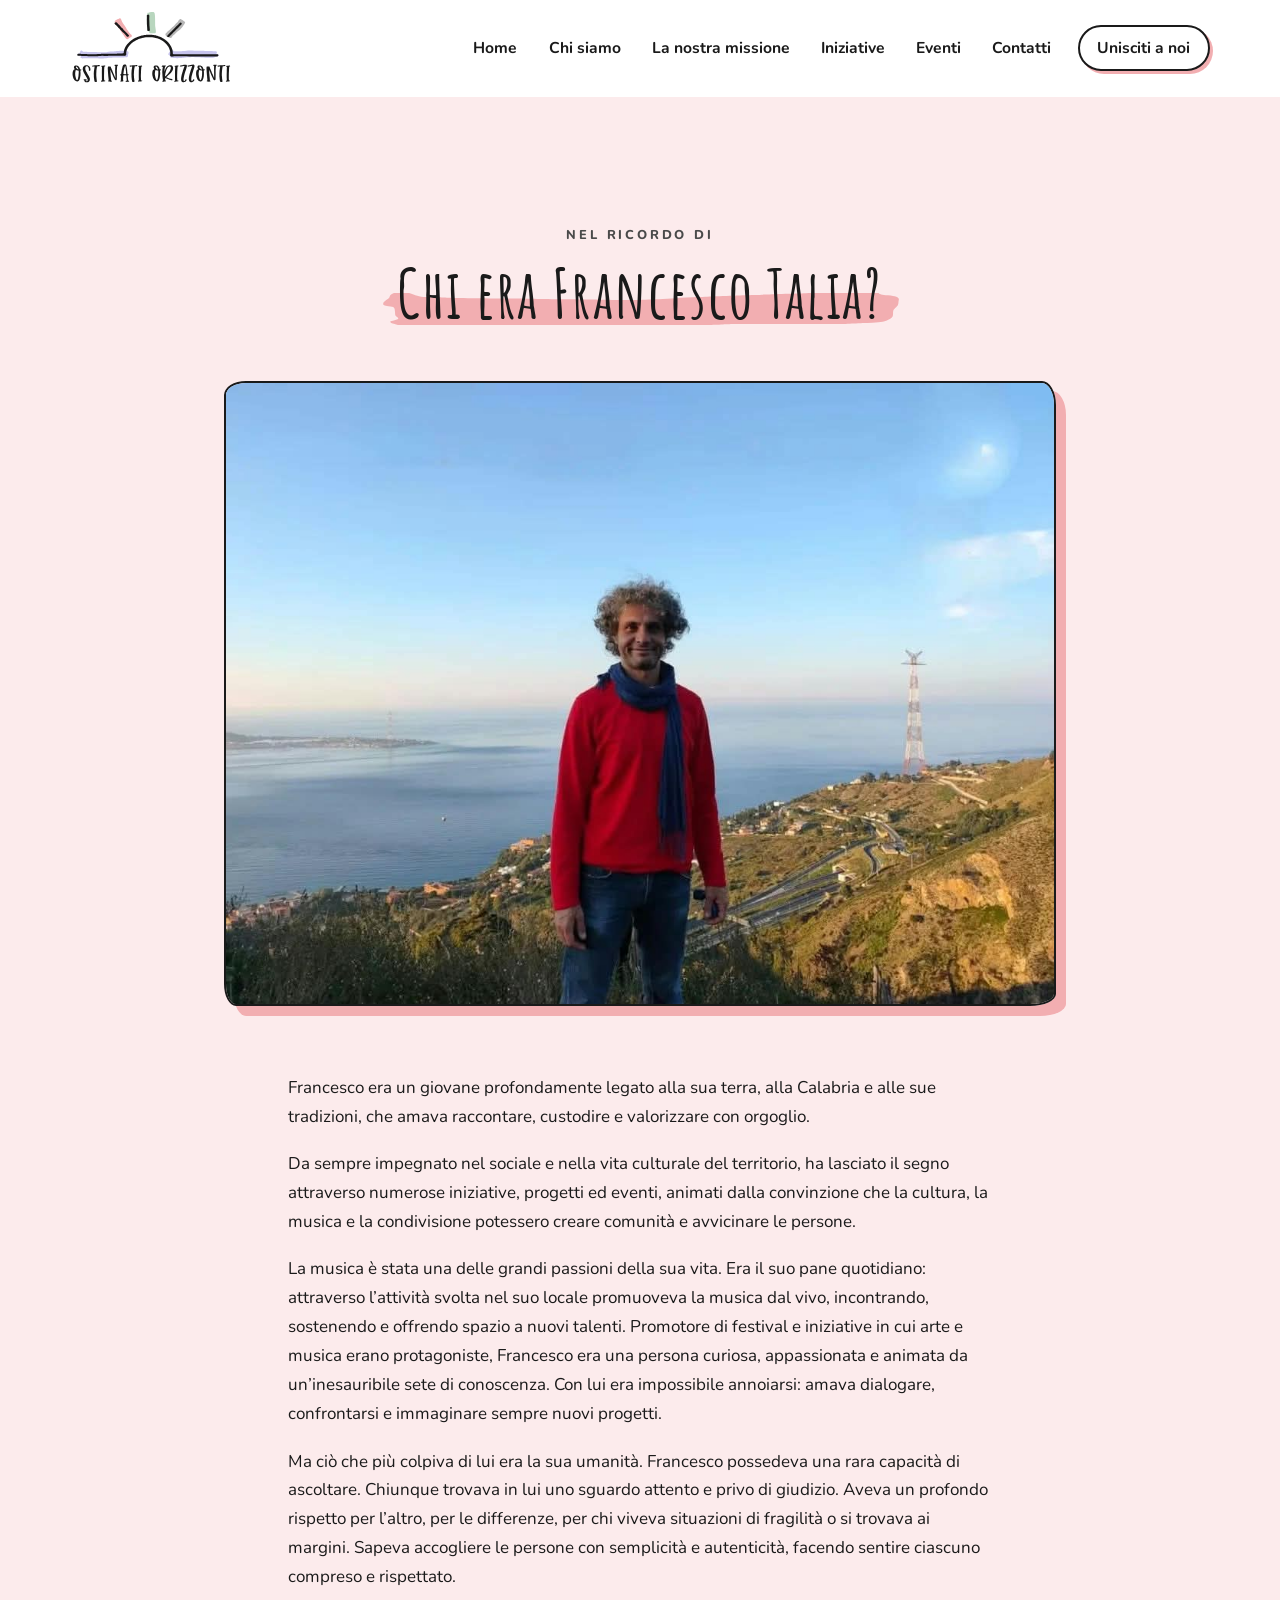
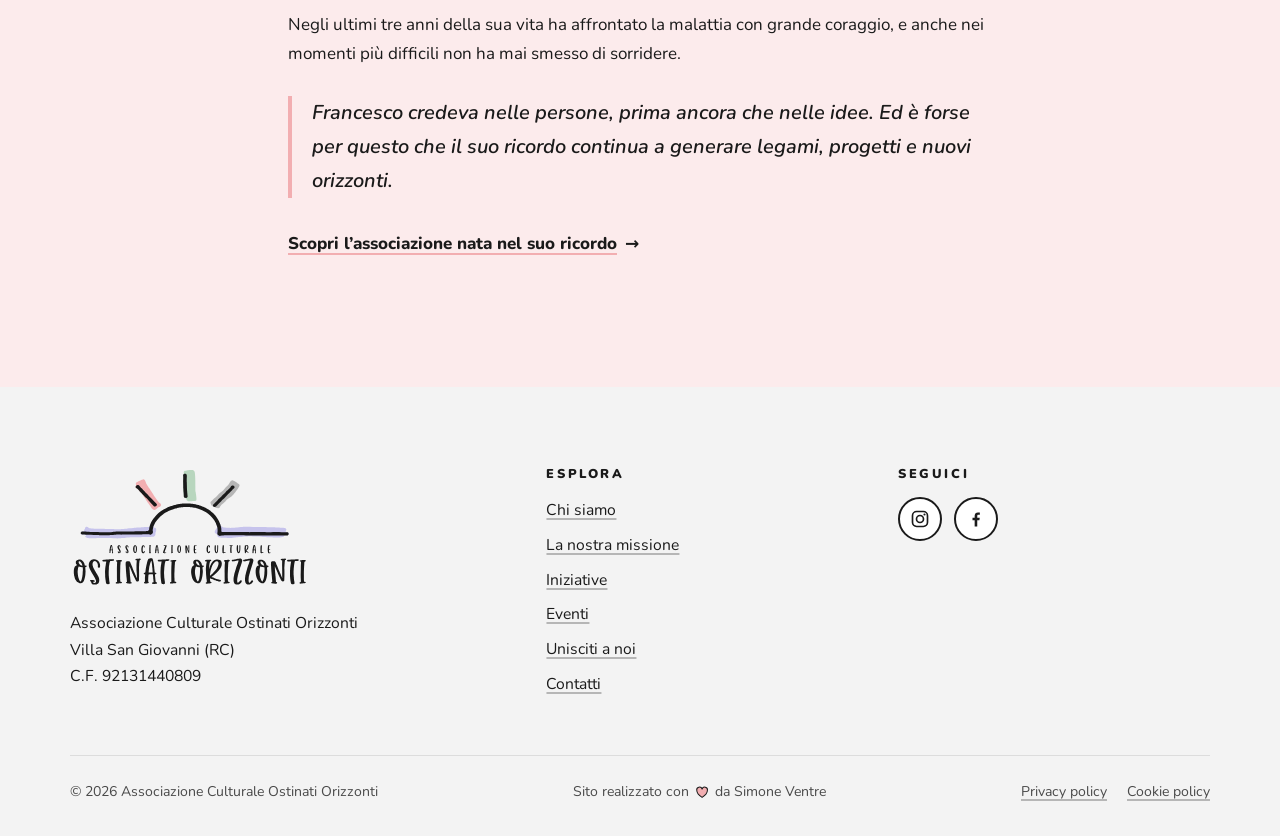
==== commit 4d4adcd7: "Aggiunge la foto di Francesco Talia Foto orizzontale con lo Stretto alle spalle: impaginazione con t" ====
--- a/francesco-talia.html
+++ b/francesco-talia.html
@@ -67,21 +67,18 @@
   <main id="contenuto">
 
     <section class="sezione sezione--tinta francesco" style="--sfondo: var(--rosa-chiaro)" aria-labelledby="titolo-francesco">
-      <div class="contenitore francesco__griglia">
+      <div class="contenitore francesco__pagina">
 
-        <!-- Foto di Francesco.
-             Quando arriva la foto: salvarla come assets/img/francesco-talia.jpg e sostituire
-             il blocco "francesco__foto--attesa" con:
-             <img src="assets/img/francesco-talia.jpg" alt="Francesco Talia" width="800" height="1000">  -->
+        <header class="francesco__intestazione rivela">
+          <p class="sopratitolo">Nel ricordo di</p>
+          <h1 class="titolo accento-rosa" id="titolo-francesco">Chi era Francesco Talia?</h1>
+        </header>
+
         <figure class="francesco__foto rivela">
-          <div class="francesco__foto--attesa" role="img" aria-label="Foto di Francesco Talia (in arrivo)">
-            <img src="assets/img/simbolo.svg" alt="" width="1195" height="405">
-          </div>
+          <img src="assets/img/francesco-talia.jpg" alt="Francesco Talia sorridente, con un maglione rosso e una sciarpa blu, sulla collina sopra Villa San Giovanni: alle sue spalle lo Stretto di Messina e il pilone" width="1080" height="810">
         </figure>
 
         <div class="francesco__testo rivela">
-          <p class="sopratitolo">Nel ricordo di</p>
-          <h1 class="titolo accento-rosa" id="titolo-francesco">Chi era Francesco Talia?</h1>
 
           <p>Francesco era un giovane profondamente legato alla sua terra, alla Calabria e alle sue tradizioni, che amava raccontare, custodire e valorizzare con orgoglio.</p>
           <p>Da sempre impegnato nel sociale e nella vita culturale del territorio, ha lasciato il segno attraverso numerose iniziative, progetti ed eventi, animati dalla convinzione che la cultura, la musica e la condivisione potessero creare comunità e avvicinare le persone.</p>
--- a/assets/css/style.css
+++ b/assets/css/style.css
@@ -1351,53 +1351,33 @@
 /* ==========================================================================
    Pagina "Chi era Francesco Talia"
    ========================================================================== */
-.francesco__griglia {
-  display: grid;
-  gap: clamp(2.5rem, 6vw, 5rem);
-  align-items: start;
-}
-@media (min-width: 900px) {
-  .francesco__griglia {
-    grid-template-columns: minmax(0, 0.85fr) minmax(0, 1.15fr);
-  }
-  /* la foto resta visibile mentre si legge */
-  .francesco__foto {
-    position: sticky;
-    top: 8rem;
-  }
-}
+.francesco__pagina {
+  display: grid;
+  gap: clamp(2rem, 5vw, 3.25rem);
+  justify-items: center;
+}
+.francesco__intestazione {
+  text-align: center;
+}
+.francesco__intestazione .titolo {
+  margin-bottom: 0;
+}
+/* foto larga: lascia vedere lo Stretto alle spalle di Francesco */
 .francesco__foto {
-  margin: 0;
-  width: min(100%, 26rem);
-  justify-self: center;
-}
-.francesco__foto img,
-.francesco__foto--attesa {
+  width: min(100%, 52rem);
+  margin: 0;
+}
+.francesco__foto img {
   display: block;
   width: 100%;
-  aspect-ratio: 4 / 5;
-  object-fit: cover;
-  background: var(--carta);
+  height: auto;
   border: var(--tratto);
   border-radius: var(--raggio-mano);
   box-shadow: 10px 10px 0 var(--rosa);
 }
-/* segnaposto finché non c'è la foto */
-.francesco__foto--attesa {
-  display: grid;
-  place-items: center;
-}
-.francesco__foto--attesa img {
-  width: 55%;
-  aspect-ratio: auto;
-  border: 0;
-  border-radius: 0;
-  box-shadow: none;
-  background: none;
-  opacity: 0.85;
-}
-.francesco__testo .titolo {
-  margin-bottom: 1.75rem;
+.francesco__testo {
+  width: min(100%, 44rem);
+  padding-top: clamp(0.5rem, 2vw, 1rem);
 }
 .francesco__chiusura {
   border-left-color: var(--rosa);
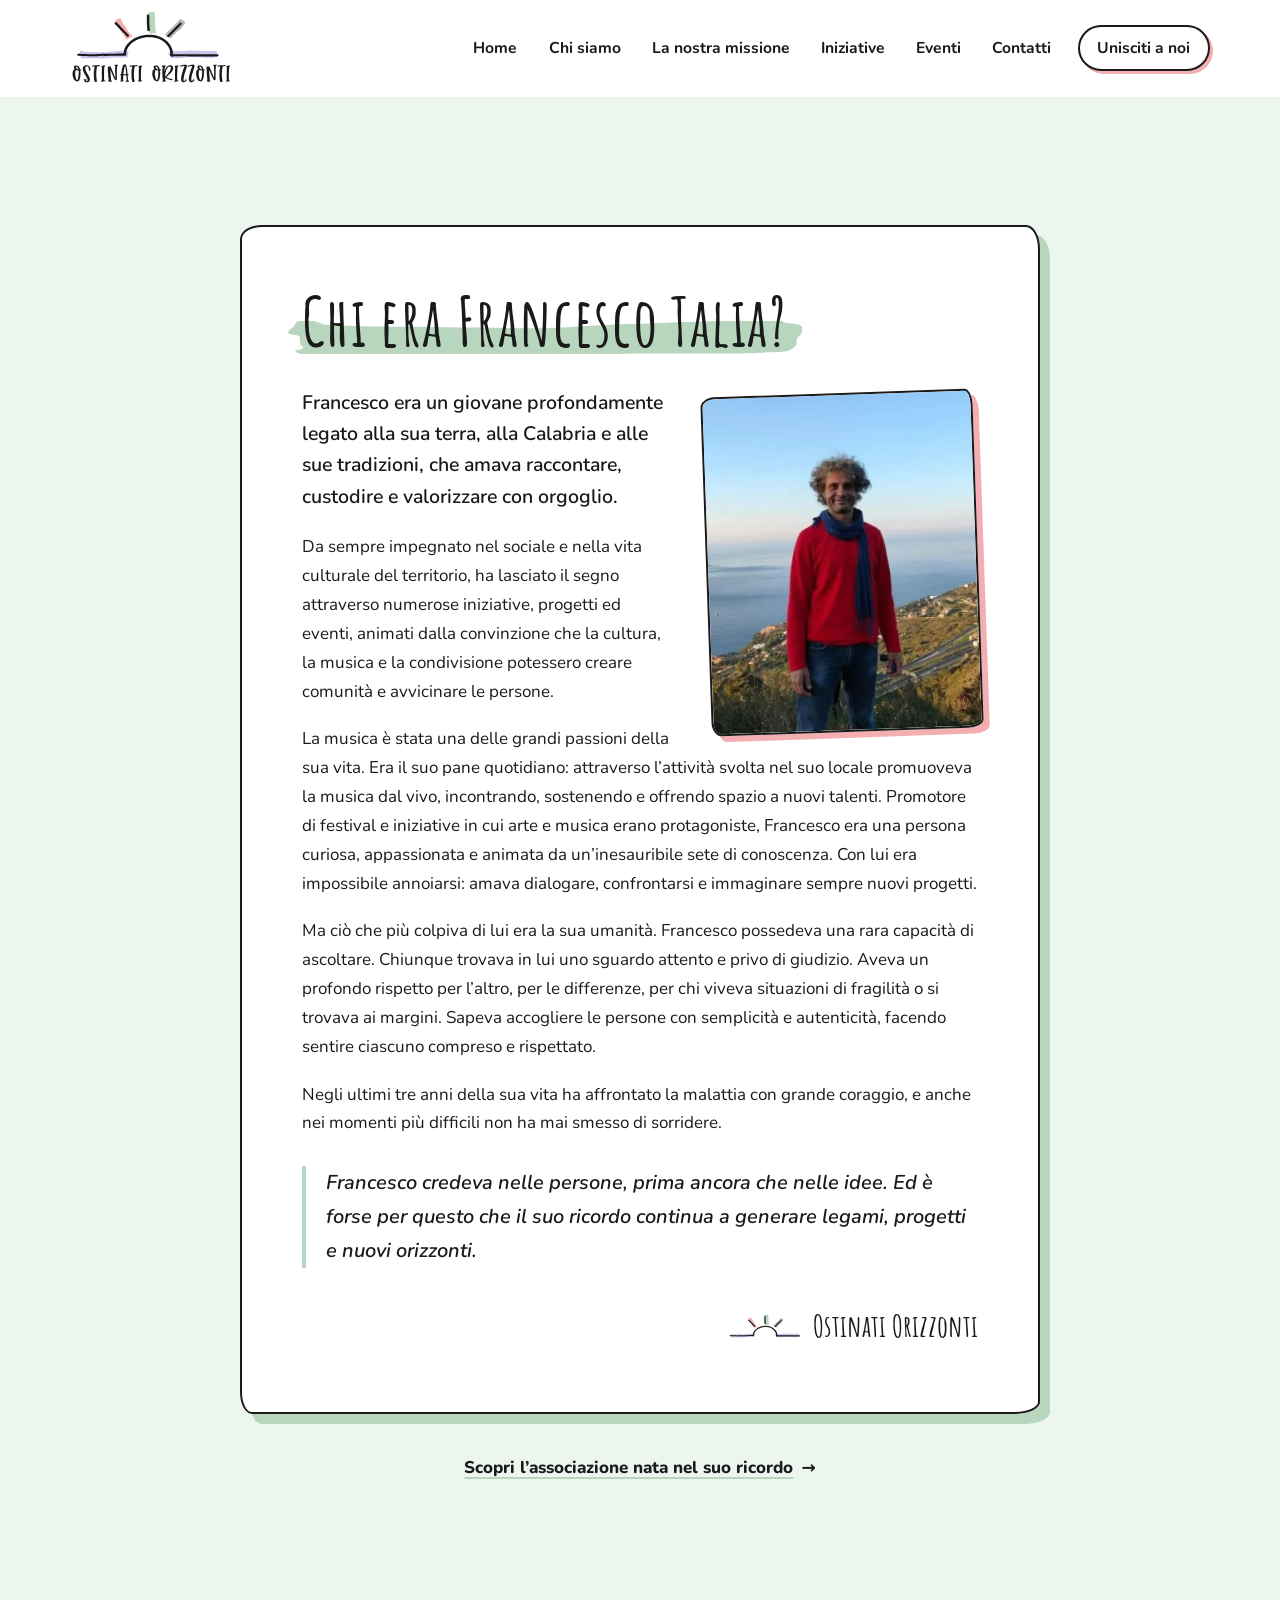
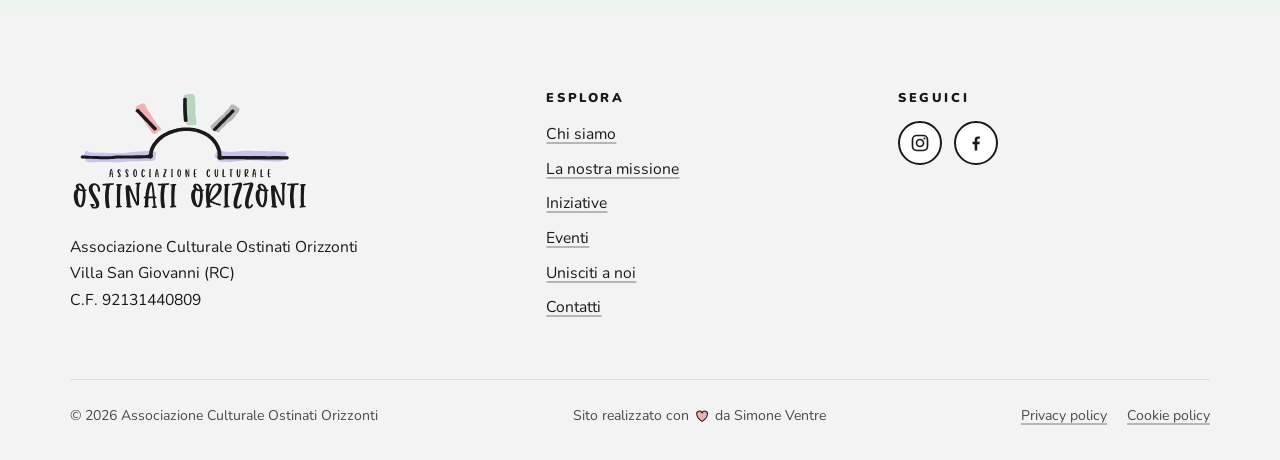
==== commit 51d19f68: "Pagina di Francesco: adottato il modello "Lettera" - francesco-talia.html con il foglio unico e la f" ====
--- a/francesco-talia.html
+++ b/francesco-talia.html
@@ -66,30 +66,25 @@
 
   <main id="contenuto">
 
-    <section class="sezione sezione--tinta francesco" style="--sfondo: var(--rosa-chiaro)" aria-labelledby="titolo-francesco">
-      <div class="contenitore francesco__pagina">
-
-        <header class="francesco__intestazione rivela">
-          <p class="sopratitolo">Nel ricordo di</p>
-          <h1 class="titolo accento-rosa" id="titolo-francesco">Chi era Francesco Talia?</h1>
-        </header>
-
-        <figure class="francesco__foto rivela">
-          <img src="assets/img/francesco-talia.jpg" alt="Francesco Talia sorridente, con un maglione rosso e una sciarpa blu, sulla collina sopra Villa San Giovanni: alle sue spalle lo Stretto di Messina e il pilone" width="1080" height="810">
-        </figure>
-
-        <div class="francesco__testo rivela">
-
-          <p>Francesco era un giovane profondamente legato alla sua terra, alla Calabria e alle sue tradizioni, che amava raccontare, custodire e valorizzare con orgoglio.</p>
+    <section class="sezione sezione--tinta francesco" style="--sfondo: var(--verde-chiaro)" aria-labelledby="titolo-francesco">
+      <div class="contenitore">
+        <article class="foglio">
+          <h1 class="titolo accento-verde" id="titolo-francesco">Chi era Francesco Talia?</h1>
+          <figure class="foglio__foto">
+            <img src="assets/img/francesco-talia.jpg" alt="Francesco Talia sorridente, con un maglione rosso e una sciarpa blu, sulla collina sopra Villa San Giovanni: alle sue spalle lo Stretto di Messina" width="540" height="675">
+          </figure>
+          <p class="foglio__attacco">Francesco era un giovane profondamente legato alla sua terra, alla Calabria e alle sue tradizioni, che amava raccontare, custodire e valorizzare con orgoglio.</p>
           <p>Da sempre impegnato nel sociale e nella vita culturale del territorio, ha lasciato il segno attraverso numerose iniziative, progetti ed eventi, animati dalla convinzione che la cultura, la musica e la condivisione potessero creare comunità e avvicinare le persone.</p>
           <p>La musica è stata una delle grandi passioni della sua vita. Era il suo pane quotidiano: attraverso l’attività svolta nel suo locale promuoveva la musica dal vivo, incontrando, sostenendo e offrendo spazio a nuovi talenti. Promotore di festival e iniziative in cui arte e musica erano protagoniste, Francesco era una persona curiosa, appassionata e animata da un’inesauribile sete di conoscenza. Con lui era impossibile annoiarsi: amava dialogare, confrontarsi e immaginare sempre nuovi progetti.</p>
           <p>Ma ciò che più colpiva di lui era la sua umanità. Francesco possedeva una rara capacità di ascoltare. Chiunque trovava in lui uno sguardo attento e privo di giudizio. Aveva un profondo rispetto per l’altro, per le differenze, per chi viveva situazioni di fragilità o si trovava ai margini. Sapeva accogliere le persone con semplicità e autenticità, facendo sentire ciascuno compreso e rispettato.</p>
           <p>Negli ultimi tre anni della sua vita ha affrontato la malattia con grande coraggio, e anche nei momenti più difficili non ha mai smesso di sorridere.</p>
-          <p class="frase-evidenza francesco__chiusura">Francesco credeva nelle persone, prima ancora che nelle idee. Ed è forse per questo che il suo ricordo continua a generare legami, progetti e nuovi orizzonti.</p>
-
-          <a class="link-freccia accento-rosa" href="index.html#chi-siamo"><span>Scopri l’associazione nata nel suo ricordo</span></a>
-        </div>
-
+          <p class="frase-evidenza foglio__chiusura">Francesco credeva nelle persone, prima ancora che nelle idee. Ed è forse per questo che il suo ricordo continua a generare legami, progetti e nuovi orizzonti.</p>
+          <div class="foglio__firma">
+            <img src="assets/img/simbolo.svg" alt="" width="1195" height="405">
+            <span>Ostinati Orizzonti</span>
+          </div>
+        </article>
+        <p class="foglio__fine"><a class="link-freccia accento-verde" href="index.html#chi-siamo"><span>Scopri l’associazione nata nel suo ricordo</span></a></p>
       </div>
     </section>
 
--- a/assets/css/style.css
+++ b/assets/css/style.css
@@ -1349,36 +1349,69 @@
 }
 
 /* ==========================================================================
-   Pagina "Chi era Francesco Talia"
+   Pagina "Chi era Francesco Talia" – stile "lettera":
+   un foglio unico, la foto inserita nel testo che le scorre intorno
    ========================================================================== */
-.francesco__pagina {
-  display: grid;
-  gap: clamp(2rem, 5vw, 3.25rem);
-  justify-items: center;
-}
-.francesco__intestazione {
-  text-align: center;
-}
-.francesco__intestazione .titolo {
-  margin-bottom: 0;
-}
-/* foto larga: lascia vedere lo Stretto alle spalle di Francesco */
-.francesco__foto {
-  width: min(100%, 52rem);
-  margin: 0;
-}
-.francesco__foto img {
+.foglio {
+  max-width: 50rem;
+  margin: 0 auto;
+  padding: clamp(1.75rem, 5vw, 3.75rem);
+  background: var(--carta);
+  border: var(--tratto);
+  border-radius: var(--raggio-mano);
+  box-shadow: 10px 10px 0 var(--verde);
+}
+.foglio .titolo {
+  margin-bottom: 2rem;
+}
+.foglio__foto {
+  float: right;
+  width: min(42%, 17rem);
+  margin: 0.4rem 0 1.25rem 2rem;
+  transform: rotate(-2deg);
+}
+.foglio__foto img {
   display: block;
   width: 100%;
   height: auto;
   border: var(--tratto);
-  border-radius: var(--raggio-mano);
-  box-shadow: 10px 10px 0 var(--rosa);
-}
-.francesco__testo {
-  width: min(100%, 44rem);
-  padding-top: clamp(0.5rem, 2vw, 1rem);
-}
-.francesco__chiusura {
-  border-left-color: var(--rosa);
-}
+  border-radius: 14px 8px 16px 10px / 10px 16px 8px 14px;
+  box-shadow: 6px 6px 0 var(--rosa);
+}
+@media (max-width: 599px) {
+  .foglio__foto {
+    float: none;
+    width: min(75%, 16rem);
+    margin: 0 auto 1.75rem;
+  }
+}
+/* primo paragrafo un po' più grande, per invitare alla lettura */
+.foglio__attacco {
+  font-size: 1.22rem;
+  line-height: 1.6;
+  font-weight: 600;
+}
+.foglio__chiusura {
+  clear: both;
+  border-left-color: var(--verde);
+}
+.foglio__firma {
+  display: flex;
+  align-items: center;
+  justify-content: flex-end;
+  gap: 0.75rem;
+  margin-top: 1.5rem;
+}
+.foglio__firma img {
+  width: 4.5rem;
+}
+.foglio__firma span {
+  font-family: var(--font-titoli);
+  font-size: 1.9rem;
+  font-weight: 700;
+}
+.foglio__fine {
+  max-width: 50rem;
+  margin: 2.5rem auto 0;
+  text-align: center;
+}
